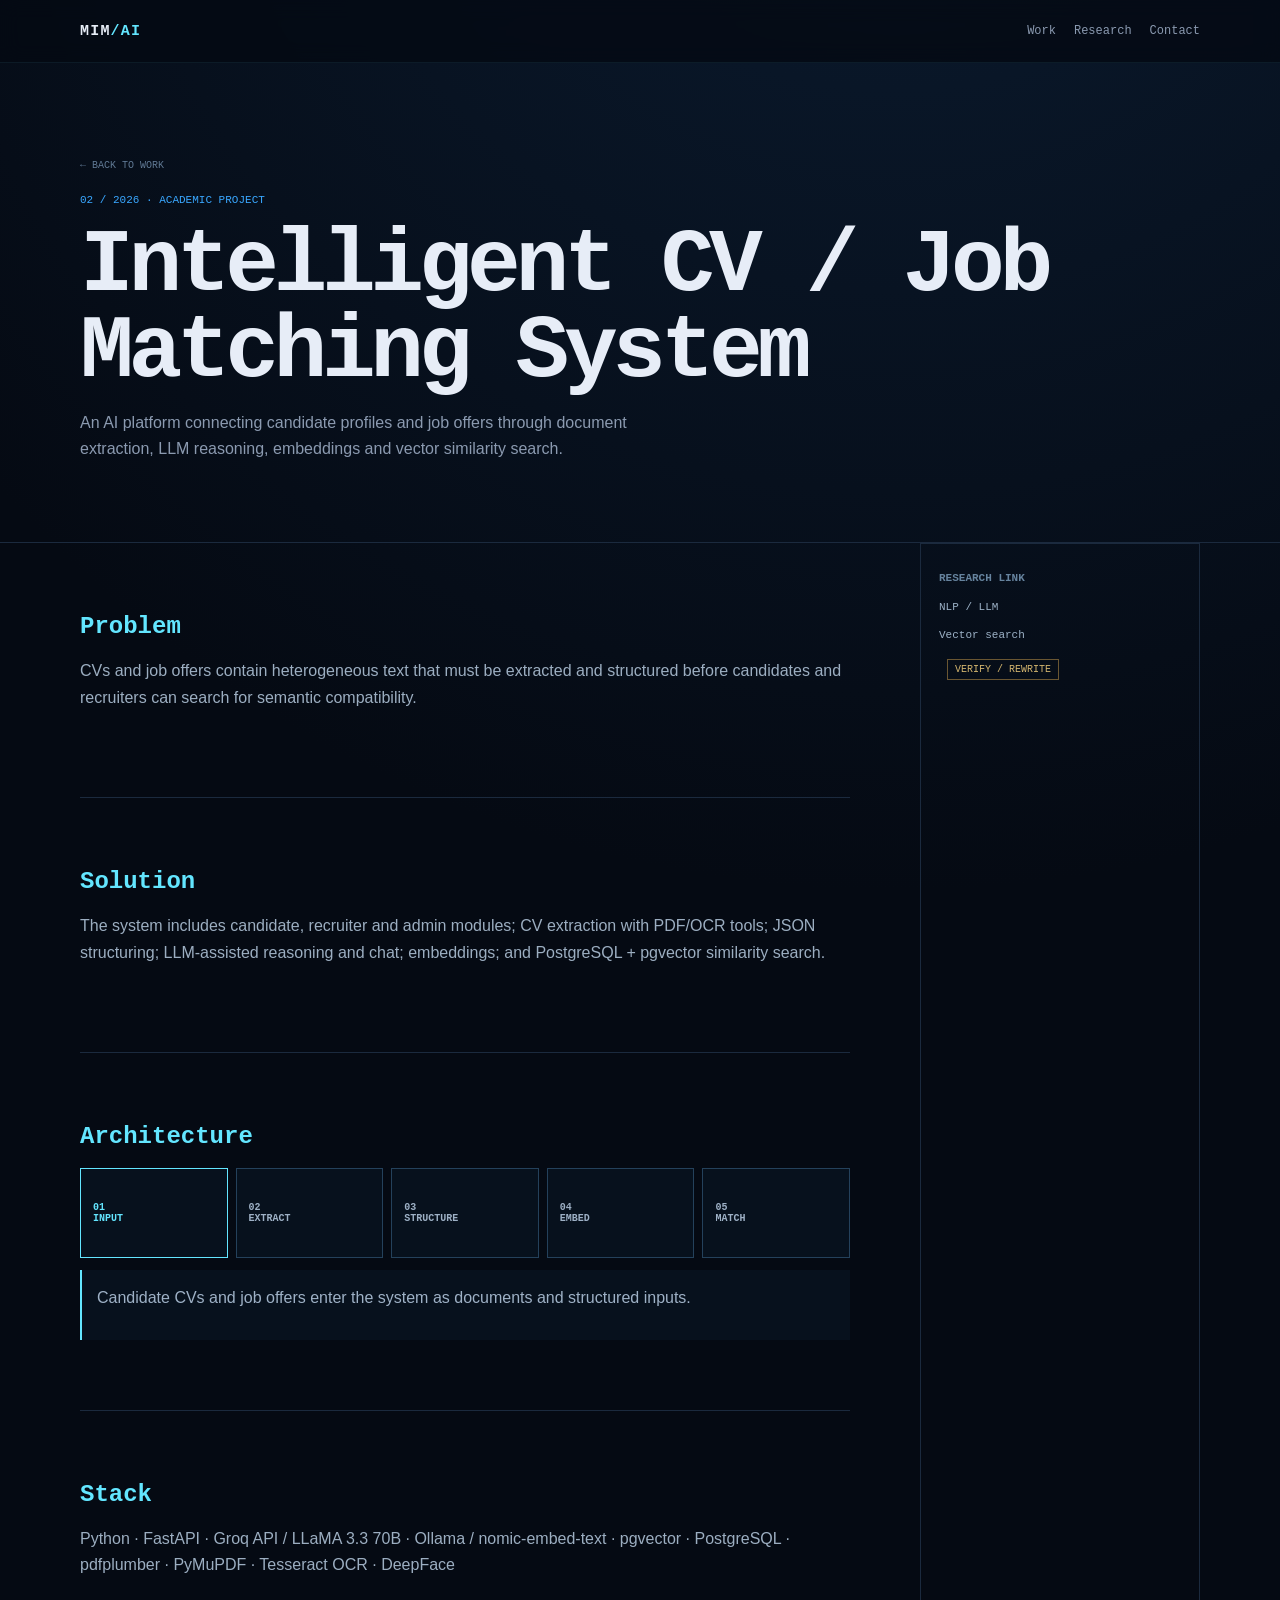
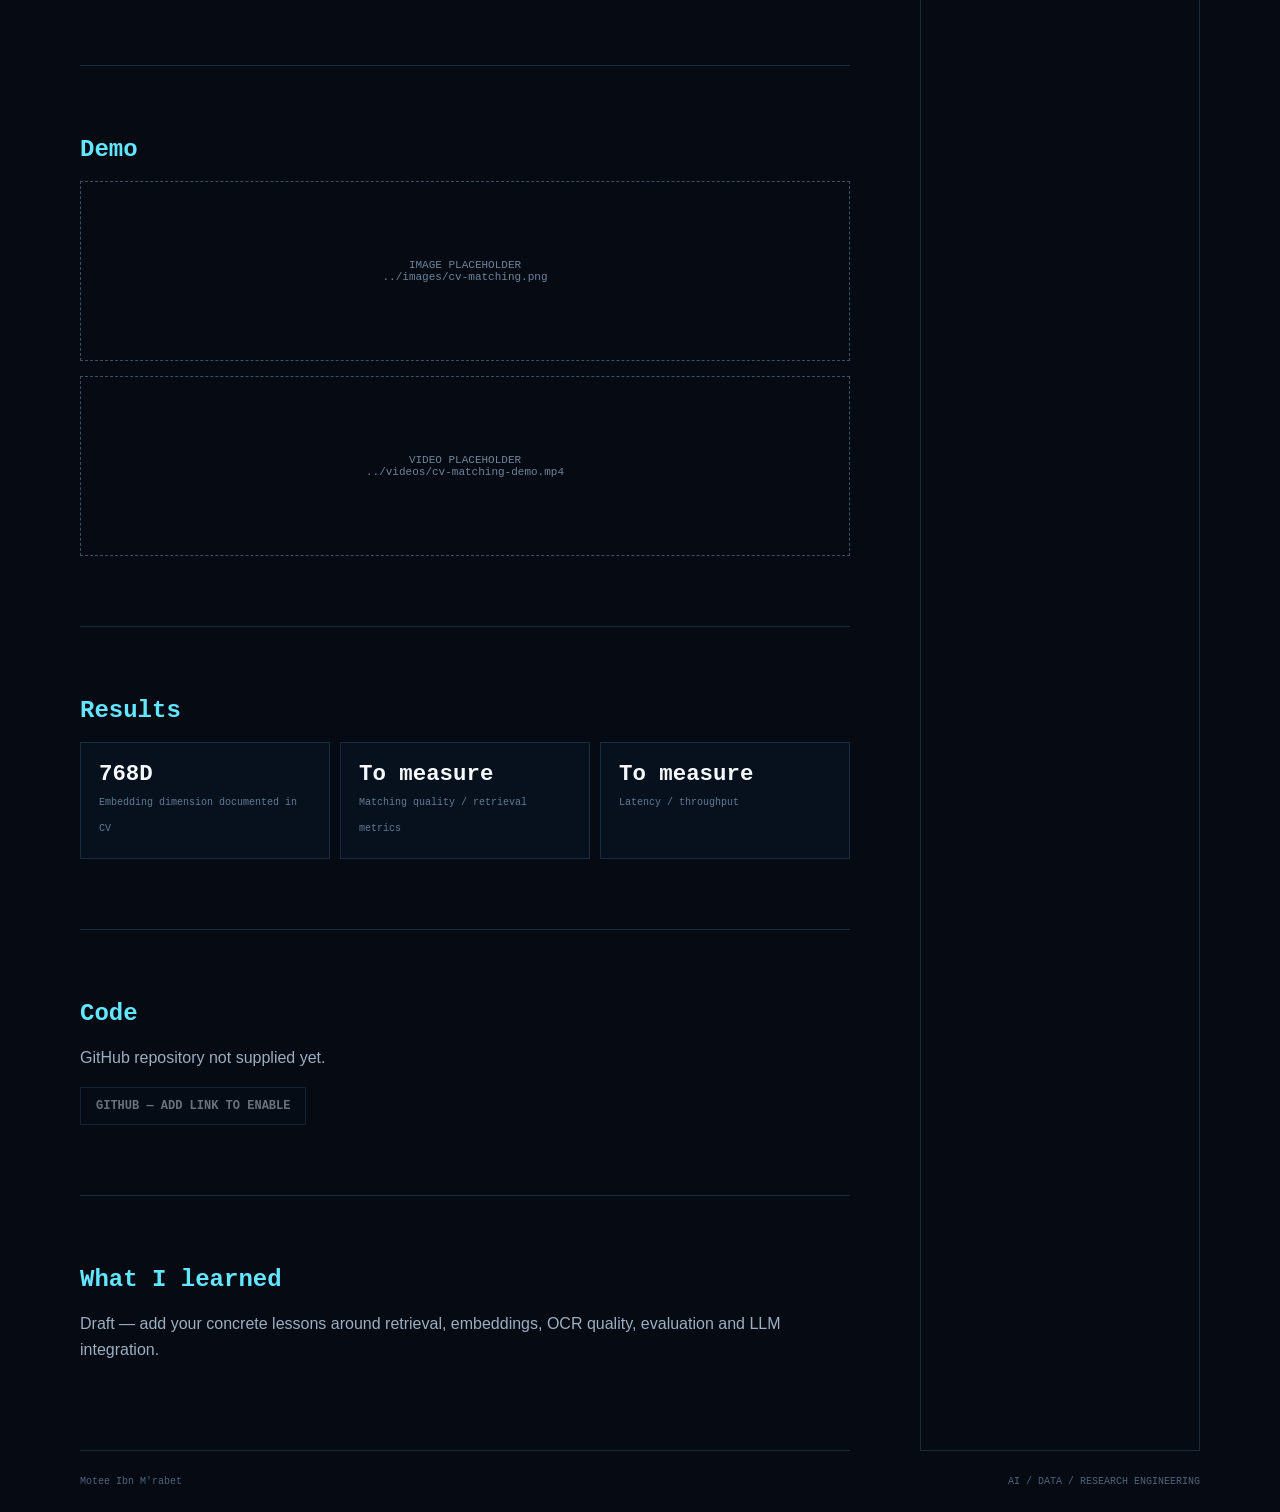
==== motee-portfolio/projects/cv-job-matching.html @ e367dc93 "Initial commit" ====
<!doctype html><html lang="en"><head><meta charset="utf-8"><meta name="viewport" content="width=device-width,initial-scale=1"><meta name="description" content="Motee Ibn M'rabet — Intelligent CV and job matching system project."><title>Intelligent CV / Job Matching System — Motee</title><link rel="stylesheet" href="../style.css"></head><body><header class="site-header"><div class="container nav-wrap"><a class="brand" href="../index.html">MIM<span>/AI</span></a><nav><a href="../index.html#work">Work</a><a href="../index.html#research">Research</a><a href="../index.html#contact">Contact</a></nav></div></header><main><section class="project-hero"><div class="container"><a class="back" href="../index.html#work">← BACK TO WORK</a><p class="project-kicker">02 / 2026 · ACADEMIC PROJECT</p><h1>Intelligent CV / Job Matching System</h1><p class="section-intro">An AI platform connecting candidate profiles and job offers through document extraction, LLM reasoning, embeddings and vector similarity search.</p></div></section><div class="container project-layout"><div><section class="content-block"><h2>Problem</h2><p>CVs and job offers contain heterogeneous text that must be extracted and structured before candidates and recruiters can search for semantic compatibility.</p></section><section class="content-block"><h2>Solution</h2><p>The system includes candidate, recruiter and admin modules; CV extraction with PDF/OCR tools; JSON structuring; LLM-assisted reasoning and chat; embeddings; and PostgreSQL + pgvector similarity search.</p></section><section class="content-block"><h2>Architecture</h2><div class="pipeline-interactive"><button class="pipeline-step active" data-target="#step-detail" data-explanation="Candidate CVs and job offers enter the system as documents and structured inputs.">01<br>INPUT</button><button class="pipeline-step" data-target="#step-detail" data-explanation="pdfplumber, PyMuPDF and Tesseract OCR extract text from native and scanned CV documents.">02<br>EXTRACT</button><button class="pipeline-step" data-target="#step-detail" data-explanation="Extracted content is structured into JSON representations for downstream processing.">03<br>STRUCTURE</button><button class="pipeline-step" data-target="#step-detail" data-explanation="Ollama embeddings represent documents for semantic similarity search in PostgreSQL + pgvector.">04<br>EMBED</button><button class="pipeline-step" data-target="#step-detail" data-explanation="The platform surfaces compatible offers and candidates and provides an AI chatbot layer for interaction.">05<br>MATCH</button></div><div id="step-detail" class="step-detail">Candidate CVs and job offers enter the system as documents and structured inputs.</div></section><section class="content-block"><h2>Stack</h2><p>Python · FastAPI · Groq API / LLaMA 3.3 70B · Ollama / nomic-embed-text · pgvector · PostgreSQL · pdfplumber · PyMuPDF · Tesseract OCR · DeepFace</p></section><section class="content-block"><h2>Demo</h2><div class="placeholder" data-placeholder="../images/cv-matching.png">IMAGE PLACEHOLDER<br>../images/cv-matching.png</div><div class="placeholder" data-video="../videos/cv-matching-demo.mp4">VIDEO PLACEHOLDER<br>../videos/cv-matching-demo.mp4</div></section><section class="content-block"><h2>Results</h2><div class="metric-grid"><div class="metric"><b>768D</b><span>Embedding dimension documented in CV</span></div><div class="metric"><b>To measure</b><span>Matching quality / retrieval metrics</span></div><div class="metric"><b>To measure</b><span>Latency / throughput</span></div></div></section><section class="content-block"><h2>Code</h2><p>GitHub repository not supplied yet.</p><a class="button disabled" href="#" aria-disabled="true">GITHUB — ADD LINK TO ENABLE</a></section><section class="content-block"><h2>What I learned</h2><p>Draft — add your concrete lessons around retrieval, embeddings, OCR quality, evaluation and LLM integration.</p></section></div><aside class="side-box"><h2>RESEARCH LINK</h2><a href="../index.html#research">NLP / LLM</a><a href="../index.html#research">Vector search</a><p class="draft">VERIFY / REWRITE</p></aside></div></main><footer><div class="container footer-wrap"><span>Motee Ibn M'rabet</span><span>AI / DATA / RESEARCH ENGINEERING</span></div></footer><script src="../site.js"></script></body></html>
---- motee-portfolio/style.css ----
:root{--bg:#050a13;--bg2:#07101d;--panel:#0a1422;--text:#e7edf7;--muted:#8b9ab0;--line:#1b2a3e;--blue:#39a7ff;--cyan:#63e6ff;--white:#f6f9fc;--mono:"Courier New",Courier,monospace;--sans:Arial,Helvetica,sans-serif}*{box-sizing:border-box}html{scroll-behavior:smooth}body{margin:0;background:radial-gradient(circle at 70% -10%,#0b1c31 0,transparent 34%),var(--bg);color:var(--text);font-family:var(--sans);line-height:1.65}a{color:inherit}.container{width:min(1120px,calc(100% - 40px));margin-inline:auto}.skip-link{position:fixed;left:12px;top:-60px;background:var(--white);color:var(--bg);padding:8px 12px;z-index:100}.skip-link:focus{top:12px}.site-header{position:fixed;z-index:20;inset:0 0 auto;border-bottom:1px solid rgba(99,230,255,.08);background:rgba(5,10,19,.78);backdrop-filter:blur(10px)}.nav-wrap{min-height:62px;display:flex;align-items:center;justify-content:space-between;gap:20px}.brand{font:700 15px var(--mono);text-decoration:none;letter-spacing:.08em}.brand span{color:var(--cyan)}nav{display:flex;gap:18px;overflow:auto}nav a{font:12px var(--mono);text-decoration:none;color:var(--muted);white-space:nowrap}nav a:hover,nav a:focus{color:var(--cyan)}.hero{min-height:100svh;position:relative;display:grid;align-items:center;overflow:hidden;border-bottom:1px solid var(--line)}#network-canvas{position:absolute;inset:0;width:100%;height:100%}.hero-grid{position:absolute;inset:0;background-image:linear-gradient(rgba(99,230,255,.035) 1px,transparent 1px),linear-gradient(90deg,rgba(99,230,255,.035) 1px,transparent 1px);background-size:56px 56px;mask-image:linear-gradient(to bottom,black,transparent 80%);pointer-events:none}.hero-content{position:relative;z-index:2;padding-top:70px}.eyebrow{margin:0 0 10px;color:var(--cyan);font:700 11px var(--mono);letter-spacing:.2em}.hero h1{margin:0;font:700 clamp(3rem,10vw,8.4rem)/.9 var(--mono);letter-spacing:-.07em;color:var(--white);max-width:1000px}.hero-role{margin:24px 0 8px;font:700 clamp(1rem,2vw,1.35rem) var(--mono);color:var(--blue);letter-spacing:.12em}.hero-tagline{max-width:720px;margin:0;color:#b6c4d6;font-size:clamp(1rem,2vw,1.25rem)}.hero-actions{display:flex;flex-wrap:wrap;gap:10px;margin-top:28px}.button{display:inline-flex;align-items:center;gap:8px;padding:11px 15px;border:1px solid #29405a;background:rgba(8,17,29,.65);text-decoration:none;font:700 12px var(--mono);color:var(--text);transition:.2s}.button:hover,.button:focus{border-color:var(--cyan);transform:translateY(-2px)}.button-primary{background:var(--blue);border-color:var(--blue);color:#04101c}.hero-meta{display:flex;flex-wrap:wrap;gap:8px;margin-top:34px}.hero-meta span{padding:5px 8px;border-left:2px solid #24425e;color:#778ba4;font:11px var(--mono)}.hero-scroll{position:absolute;bottom:22px;right:28px;color:#52677f;font:10px var(--mono);writing-mode:vertical-rl}.section{padding:110px 0;border-bottom:1px solid var(--line)}.section-head{margin-bottom:42px}.section-head h2{margin:0;max-width:760px;font:700 clamp(2rem,5vw,4rem)/1 var(--mono);letter-spacing:-.05em}.section-intro{color:var(--muted);max-width:620px;margin:15px 0 0}.now-grid{display:grid;grid-template-columns:repeat(3,1fr);gap:12px}.status-card{min-height:170px;border-top:1px solid #2b435d;padding:20px;background:linear-gradient(145deg,rgba(12,24,39,.72),rgba(5,10,19,.3));display:flex;gap:14px}.status-dot{width:7px;height:7px;margin-top:8px;background:var(--cyan);box-shadow:0 0 14px var(--cyan);border-radius:50%;flex:none}.status-card strong{font:700 11px var(--mono);letter-spacing:.15em;color:#91a8c0}.status-card p{margin:8px 0;color:#aab8ca}.project-list{border-top:1px solid var(--line)}.project-row{display:grid;grid-template-columns:120px 1fr;gap:24px;padding:32px 0;border-bottom:1px solid var(--line)}.project-index{font:11px var(--mono);color:#50667f;padding-top:6px}.project-title{display:flex;justify-content:space-between;gap:15px;align-items:baseline}.project-title h3{margin:0;font-size:clamp(1.25rem,2.6vw,2rem);letter-spacing:-.025em}.project-year{font:11px var(--mono);color:#627990;white-space:nowrap}.project-main>p{color:#9eafc2;max-width:780px}.pipeline{display:flex;align-items:center;flex-wrap:wrap;gap:7px;margin:20px 0 13px;font:11px var(--mono);color:#c3d2e4}.pipeline span{padding:7px 9px;border:1px solid #20364d;background:#081421}.pipeline i{display:block;width:24px;height:1px;background:linear-gradient(90deg,#28506d,var(--cyan));position:relative;animation:flow 1.8s linear infinite}@keyframes flow{0%{opacity:.25}50%{opacity:1}100%{opacity:.25}}.tech-line{font:11px var(--mono);color:#607992!important}.project-link{display:inline-flex;gap:10px;margin-top:4px;font:700 11px var(--mono);color:var(--cyan);text-decoration:none}.project-link:hover{color:var(--white)}.stack-tree{border:1px solid var(--line);background:rgba(6,15,26,.55);padding:26px}.tree-root{width:max-content;margin:auto;padding:10px 16px;border:1px solid #2e5676;background:#091a2a;color:var(--cyan);font:700 12px var(--mono);letter-spacing:.1em}.tree-branch{display:grid;grid-template-columns:repeat(3,1fr);gap:10px;margin:20px 0}.tree-node{padding:15px;border-left:2px solid #28506d;background:#07111d}.tree-node b{display:block;font:700 11px var(--mono);color:#cfe5f8}.tree-node span{display:block;color:#70869e;font-size:12px;margin-top:4px}.tree-connector{width:1px;height:24px;background:#2d536e;margin:auto}.stack-rest{margin-top:16px;padding:16px;border-left:2px solid #233c54}.stack-rest strong{font:700 10px var(--mono);color:#6f89a4}.stack-rest p{margin:6px 0 0;color:#8ea0b5;font-size:13px}.research-grid{display:grid;grid-template-columns:.8fr 1.2fr;gap:70px}.research-lead{font-size:1.35rem;line-height:1.5;color:#c2cfdd;margin-top:0}.research-links{border-top:1px solid var(--line)}.research-links a{display:grid;grid-template-columns:180px 1fr;padding:17px 0;border-bottom:1px solid var(--line);text-decoration:none}.research-links span{font:10px var(--mono);color:#64809c}.research-links b{font:700 13px var(--mono);color:#cbd8e7}.research-links a:hover b{color:var(--cyan)}.timeline{border-left:1px solid #274058;margin-left:8px}.timeline-item{display:grid;grid-template-columns:180px 1fr;gap:30px;padding:0 0 45px 30px;position:relative}.timeline-item:before{content:"";position:absolute;left:-4px;top:6px;width:7px;height:7px;border-radius:50%;background:var(--blue);box-shadow:0 0 14px rgba(57,167,255,.7)}.timeline-date{font:700 10px var(--mono);color:#68839f}.timeline-item h3{margin:0;font-size:1.25rem}.timeline-item p{color:#91a3b8}.timeline-item .muted{font:11px var(--mono);color:#5f7893}.contact-section{background:linear-gradient(180deg,rgba(7,20,33,.5),transparent)}.contact-grid{display:grid;grid-template-columns:1fr 1fr;gap:80px}.contact-grid h2{font:700 clamp(2.3rem,5vw,4.8rem)/.95 var(--mono);letter-spacing:-.06em;margin:0}.contact-grid>div>p:last-child{color:#8396ac;max-width:480px}.contact-links{border-top:1px solid var(--line)}.contact-links a,.contact-links>div{display:flex;flex-direction:column;gap:3px;padding:18px 0;border-bottom:1px solid var(--line);text-decoration:none}.contact-links span{font:10px var(--mono);color:#5d7690}.contact-links strong{font:700 14px var(--mono);color:#c9d8e8}.contact-links a:hover strong{color:var(--cyan)}footer{padding:25px 0;color:#50657c;font:10px var(--mono)}.footer-wrap{display:flex;justify-content:space-between;gap:20px}.project-hero{padding:150px 0 80px;border-bottom:1px solid var(--line)}.project-hero h1{font:700 clamp(2.6rem,7vw,6rem)/.95 var(--mono);letter-spacing:-.06em;margin:0;max-width:1000px}.project-kicker{color:var(--blue);font:11px var(--mono);margin:18px 0}.project-layout{display:grid;grid-template-columns:1fr 280px;gap:70px}.content-block{padding:70px 0;border-bottom:1px solid var(--line)}.content-block h2{font:700 1.5rem var(--mono);margin:0 0 18px;color:var(--cyan)}.content-block p,.content-block li{color:#9caec1}.metric-grid{display:grid;grid-template-columns:repeat(3,1fr);gap:10px}.metric{border:1px solid var(--line);padding:18px;background:#07111d}.metric b{display:block;font:700 1.4rem var(--mono);color:var(--white)}.metric span{font:10px var(--mono);color:#607b95}.placeholder{border:1px dashed #3a5168;min-height:180px;display:grid;place-items:center;text-align:center;padding:20px;color:#6d849b;font:11px var(--mono);margin-top:15px}.placeholder[hidden]{display:none}.pipeline-interactive{display:grid;grid-template-columns:repeat(5,1fr);gap:8px}.pipeline-step{min-height:90px;text-align:left;border:1px solid #24415b;background:#07111d;color:#9eb1c6;padding:12px;font:700 10px var(--mono);cursor:pointer}.pipeline-step:hover,.pipeline-step.active{border-color:var(--cyan);color:var(--cyan)}.step-detail{margin-top:12px;padding:15px;border-left:2px solid var(--cyan);background:#07111d;color:#9eb1c6;min-height:70px}.side-box{border:1px solid var(--line);padding:18px;position:sticky;top:90px}.side-box h2{font:700 11px var(--mono);color:#66839e}.side-box a{display:block;padding:8px 0;color:#9db2c7;text-decoration:none;font:11px var(--mono)}.side-box a:hover{color:var(--cyan)}.disabled{opacity:.45;pointer-events:none}.draft{display:inline-block;padding:4px 7px;border:1px solid #6a5632;color:#d5b66f;font:10px var(--mono);margin-left:8px}.back{font:10px var(--mono);color:#607994;text-decoration:none}.back:hover{color:var(--cyan)}
@media(max-width:800px){.now-grid,.research-grid,.contact-grid{grid-template-columns:1fr}.tree-branch{grid-template-columns:1fr}.project-row{grid-template-columns:1fr;gap:8px}.project-index{padding:0}.timeline-item{grid-template-columns:1fr;gap:3px}.pipeline-interactive{grid-template-columns:1fr 1fr}.project-layout{grid-template-columns:1fr}.side-box{position:static}.metric-grid{grid-template-columns:1fr}.footer-wrap{flex-direction:column}.hero h1{font-size:clamp(3rem,16vw,6rem)}}
@media(prefers-reduced-motion:reduce){html{scroll-behavior:auto}.pipeline i{animation:none}.button{transition:none}}
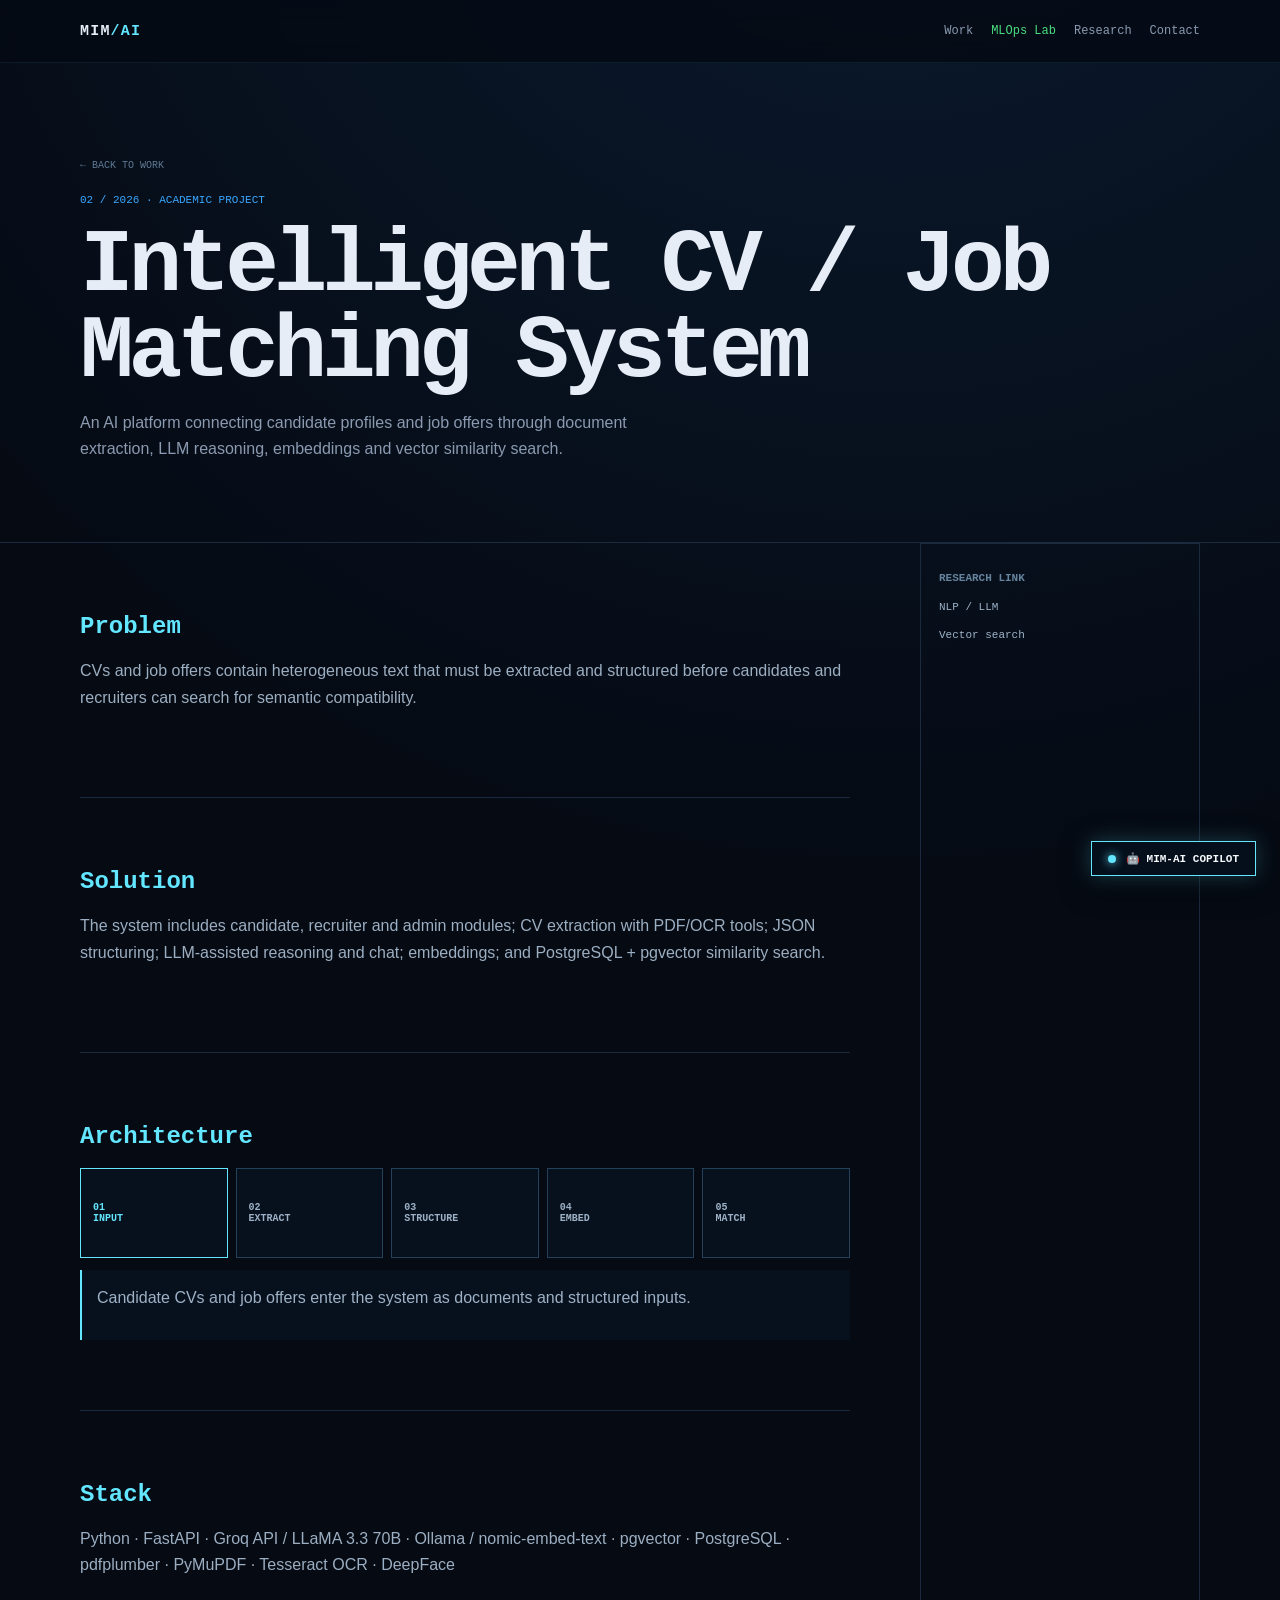
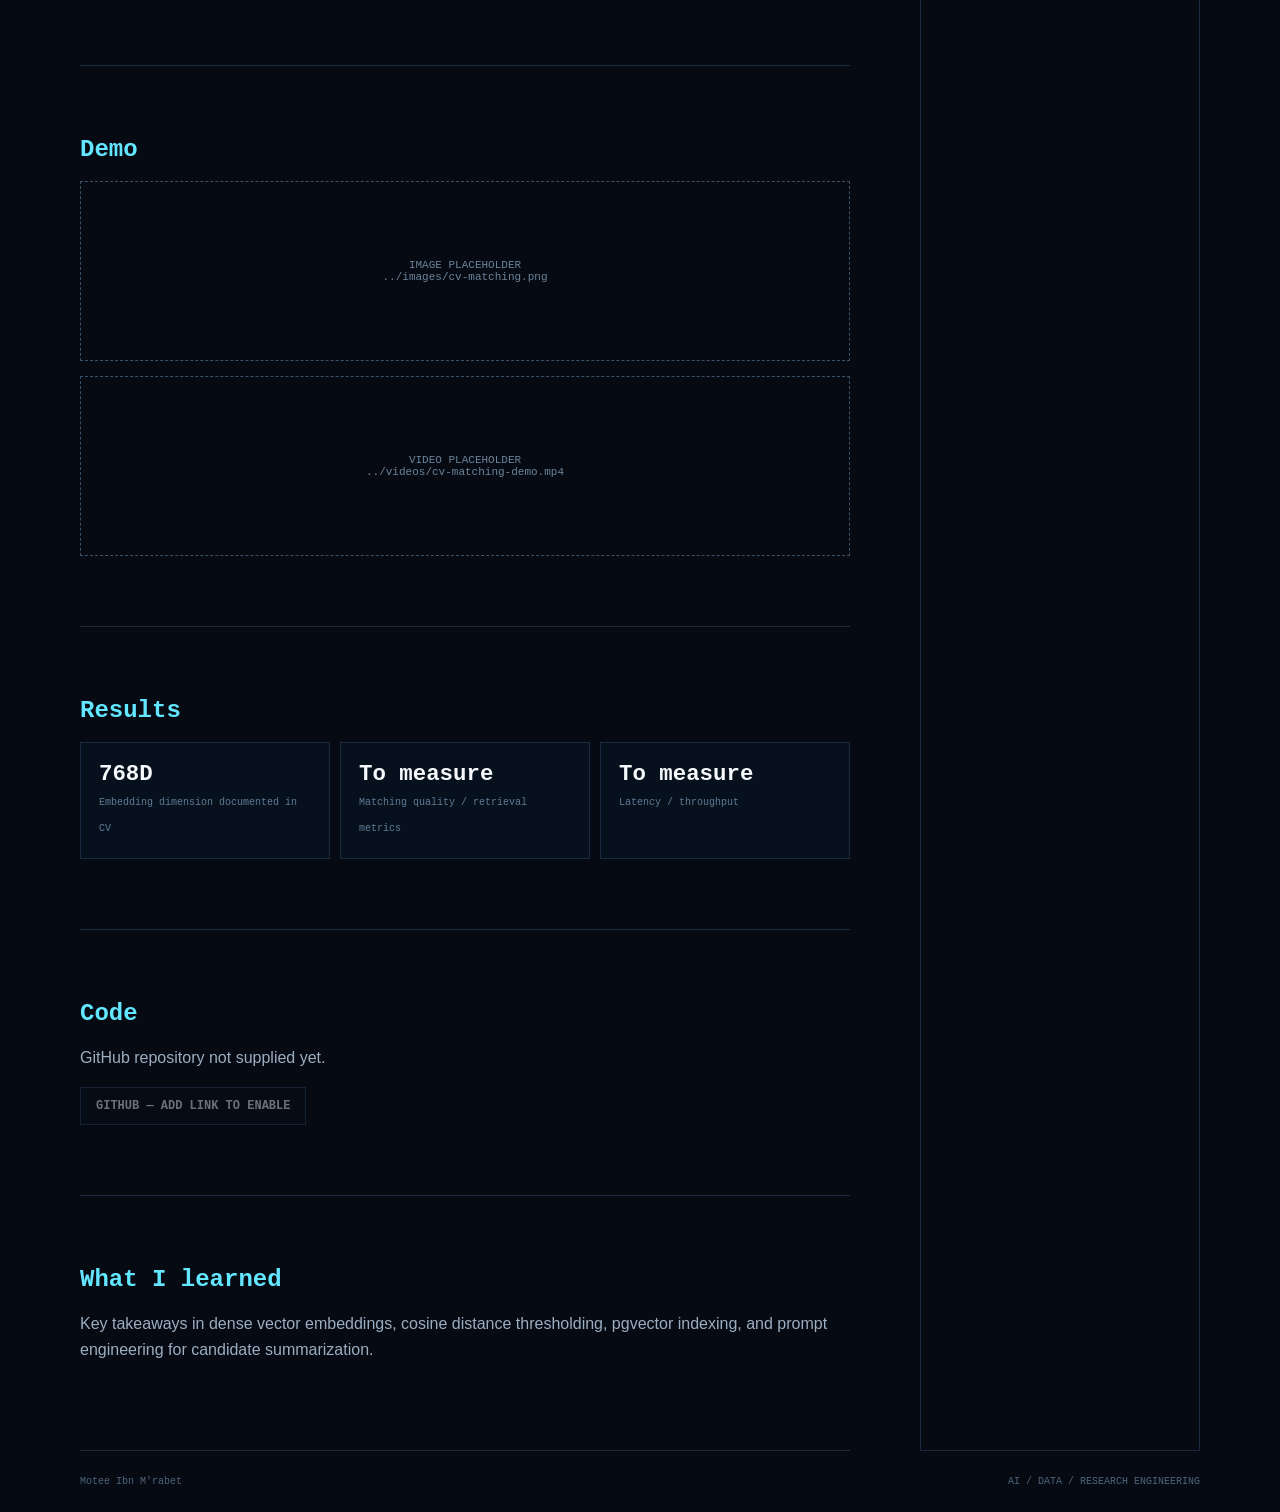
==== commit 47bc3c7d: "Prepare free portfolio deployment Configure GitHub Pages and Render for the portfolio and chatbot.  " ====
--- a/motee-portfolio/projects/cv-job-matching.html
+++ b/motee-portfolio/projects/cv-job-matching.html
@@ -1 +1,32 @@
-<!doctype html><html lang="en"><head><meta charset="utf-8"><meta name="viewport" content="width=device-width,initial-scale=1"><meta name="description" content="Motee Ibn M'rabet — Intelligent CV and job matching system project."><title>Intelligent CV / Job Matching System — Motee</title><link rel="stylesheet" href="../style.css"></head><body><header class="site-header"><div class="container nav-wrap"><a class="brand" href="../index.html">MIM<span>/AI</span></a><nav><a href="../index.html#work">Work</a><a href="../index.html#research">Research</a><a href="../index.html#contact">Contact</a></nav></div></header><main><section class="project-hero"><div class="container"><a class="back" href="../index.html#work">← BACK TO WORK</a><p class="project-kicker">02 / 2026 · ACADEMIC PROJECT</p><h1>Intelligent CV / Job Matching System</h1><p class="section-intro">An AI platform connecting candidate profiles and job offers through document extraction, LLM reasoning, embeddings and vector similarity search.</p></div></section><div class="container project-layout"><div><section class="content-block"><h2>Problem</h2><p>CVs and job offers contain heterogeneous text that must be extracted and structured before candidates and recruiters can search for semantic compatibility.</p></section><section class="content-block"><h2>Solution</h2><p>The system includes candidate, recruiter and admin modules; CV extraction with PDF/OCR tools; JSON structuring; LLM-assisted reasoning and chat; embeddings; and PostgreSQL + pgvector similarity search.</p></section><section class="content-block"><h2>Architecture</h2><div class="pipeline-interactive"><button class="pipeline-step active" data-target="#step-detail" data-explanation="Candidate CVs and job offers enter the system as documents and structured inputs.">01<br>INPUT</button><button class="pipeline-step" data-target="#step-detail" data-explanation="pdfplumber, PyMuPDF and Tesseract OCR extract text from native and scanned CV documents.">02<br>EXTRACT</button><button class="pipeline-step" data-target="#step-detail" data-explanation="Extracted content is structured into JSON representations for downstream processing.">03<br>STRUCTURE</button><button class="pipeline-step" data-target="#step-detail" data-explanation="Ollama embeddings represent documents for semantic similarity search in PostgreSQL + pgvector.">04<br>EMBED</button><button class="pipeline-step" data-target="#step-detail" data-explanation="The platform surfaces compatible offers and candidates and provides an AI chatbot layer for interaction.">05<br>MATCH</button></div><div id="step-detail" class="step-detail">Candidate CVs and job offers enter the system as documents and structured inputs.</div></section><section class="content-block"><h2>Stack</h2><p>Python · FastAPI · Groq API / LLaMA 3.3 70B · Ollama / nomic-embed-text · pgvector · PostgreSQL · pdfplumber · PyMuPDF · Tesseract OCR · DeepFace</p></section><section class="content-block"><h2>Demo</h2><div class="placeholder" data-placeholder="../images/cv-matching.png">IMAGE PLACEHOLDER<br>../images/cv-matching.png</div><div class="placeholder" data-video="../videos/cv-matching-demo.mp4">VIDEO PLACEHOLDER<br>../videos/cv-matching-demo.mp4</div></section><section class="content-block"><h2>Results</h2><div class="metric-grid"><div class="metric"><b>768D</b><span>Embedding dimension documented in CV</span></div><div class="metric"><b>To measure</b><span>Matching quality / retrieval metrics</span></div><div class="metric"><b>To measure</b><span>Latency / throughput</span></div></div></section><section class="content-block"><h2>Code</h2><p>GitHub repository not supplied yet.</p><a class="button disabled" href="#" aria-disabled="true">GITHUB — ADD LINK TO ENABLE</a></section><section class="content-block"><h2>What I learned</h2><p>Draft — add your concrete lessons around retrieval, embeddings, OCR quality, evaluation and LLM integration.</p></section></div><aside class="side-box"><h2>RESEARCH LINK</h2><a href="../index.html#research">NLP / LLM</a><a href="../index.html#research">Vector search</a><p class="draft">VERIFY / REWRITE</p></aside></div></main><footer><div class="container footer-wrap"><span>Motee Ibn M'rabet</span><span>AI / DATA / RESEARCH ENGINEERING</span></div></footer><script src="../site.js"></script></body></html>
+<!doctype html><html lang="en"><head><meta charset="utf-8"><meta name="viewport" content="width=device-width,initial-scale=1"><meta name="description" content="Motee Ibn M'rabet — Intelligent CV and job matching system project."><title>Intelligent CV / Job Matching System — Motee</title><link rel="stylesheet" href="../style.css"></head><body><header class="site-header"><div class="container nav-wrap"><a class="brand" href="../index.html">MIM<span>/AI</span></a><nav><a href="../index.html#work">Work</a><a href="../index.html#mlops" style="color: var(--green);">MLOps Lab</a><a href="../index.html#research">Research</a><a href="../index.html#contact">Contact</a></nav></div></header><main><section class="project-hero"><div class="container"><a class="back" href="../index.html#work">← BACK TO WORK</a><p class="project-kicker">02 / 2026 · ACADEMIC PROJECT</p><h1>Intelligent CV / Job Matching System</h1><p class="section-intro">An AI platform connecting candidate profiles and job offers through document extraction, LLM reasoning, embeddings and vector similarity search.</p></div></section><div class="container project-layout"><div><section class="content-block"><h2>Problem</h2><p>CVs and job offers contain heterogeneous text that must be extracted and structured before candidates and recruiters can search for semantic compatibility.</p></section><section class="content-block"><h2>Solution</h2><p>The system includes candidate, recruiter and admin modules; CV extraction with PDF/OCR tools; JSON structuring; LLM-assisted reasoning and chat; embeddings; and PostgreSQL + pgvector similarity search.</p></section><section class="content-block"><h2>Architecture</h2><div class="pipeline-interactive"><button class="pipeline-step active" data-target="#step-detail" data-explanation="Candidate CVs and job offers enter the system as documents and structured inputs.">01<br>INPUT</button><button class="pipeline-step" data-target="#step-detail" data-explanation="pdfplumber, PyMuPDF and Tesseract OCR extract text from native and scanned CV documents.">02<br>EXTRACT</button><button class="pipeline-step" data-target="#step-detail" data-explanation="Extracted content is structured into JSON representations for downstream processing.">03<br>STRUCTURE</button><button class="pipeline-step" data-target="#step-detail" data-explanation="Ollama embeddings represent documents for semantic similarity search in PostgreSQL + pgvector.">04<br>EMBED</button><button class="pipeline-step" data-target="#step-detail" data-explanation="The platform surfaces compatible offers and candidates and provides an AI chatbot layer for interaction.">05<br>MATCH</button></div><div id="step-detail" class="step-detail">Candidate CVs and job offers enter the system as documents and structured inputs.</div></section><section class="content-block"><h2>Stack</h2><p>Python · FastAPI · Groq API / LLaMA 3.3 70B · Ollama / nomic-embed-text · pgvector · PostgreSQL · pdfplumber · PyMuPDF · Tesseract OCR · DeepFace</p></section><section class="content-block"><h2>Demo</h2><div class="placeholder" data-placeholder="../images/cv-matching.png">IMAGE PLACEHOLDER<br>../images/cv-matching.png</div><div class="placeholder" data-video="../videos/cv-matching-demo.mp4">VIDEO PLACEHOLDER<br>../videos/cv-matching-demo.mp4</div></section><section class="content-block"><h2>Results</h2><div class="metric-grid"><div class="metric"><b>768D</b><span>Embedding dimension documented in CV</span></div><div class="metric"><b>To measure</b><span>Matching quality / retrieval metrics</span></div><div class="metric"><b>To measure</b><span>Latency / throughput</span></div></div></section><section class="content-block"><h2>Code</h2><p>GitHub repository not supplied yet.</p><a class="button disabled" href="#" aria-disabled="true">GITHUB — ADD LINK TO ENABLE</a></section><section class="content-block"><h2>What I learned</h2><p>Key takeaways in dense vector embeddings, cosine distance thresholding, pgvector indexing, and prompt engineering for candidate summarization.</p></section></div><aside class="side-box"><h2>RESEARCH LINK</h2><a href="../index.html#research">NLP / LLM</a><a href="../index.html#research">Vector search</a></aside></div></main><footer><div class="container footer-wrap"><span>Motee Ibn M'rabet</span><span>AI / DATA / RESEARCH ENGINEERING</span></div></footer>
+
+  <!-- FLOATING MIM-AI COPILOT ASSISTANT -->
+  <button id="mim-ai-trigger" aria-label="Open MIM-AI Copilot assistant">
+    <span class="ai-pulse-dot" aria-hidden="true"></span>
+    <span>🤖 MIM-AI COPILOT</span>
+  </button>
+  <div id="mim-ai-drawer" aria-hidden="true" role="dialog">
+    <div class="chat-header">
+      <div class="chat-title"><strong>MIM-AI // Copilot</strong><span>● ONLINE</span></div>
+      <div class="chat-header-actions">
+        <button id="mim-chat-clear" class="chat-icon-btn">Clear</button>
+        <button id="mim-chat-close" class="chat-icon-btn">✕</button>
+      </div>
+    </div>
+    <div id="mim-chat-messages" class="chat-messages">
+      <div class="chat-msg bot">
+        <div class="msg-avatar">MIM</div>
+        <div class="msg-content">Vous consultez le projet <strong>Intelligent CV / Job Matching System (LLaMA 3.3 &amp; pgvector)</strong>.</div>
+      </div>
+    </div>
+    <div class="quick-prompts-bar">
+      <button class="chat-chip" data-query="Comment fonctionne la recherche vectorielle pgvector ?">🔍 Vector Search &amp; pgvector</button>
+      <button class="chat-chip" data-query="Quel modèle LLM est utilisé ?">🤖 LLaMA 3.3 70B</button>
+      <button class="chat-chip" data-query="Est-il disponible pour un PFE en Février 2027 ?">💼 PFE Fév 2027</button>
+    </div>
+    <form id="mim-chat-form" class="chat-input-bar">
+      <input id="mim-chat-input" class="chat-input-field" type="text" placeholder="Posez une question..." autocomplete="off">
+      <button type="submit" class="chat-send-btn">Envoyer →</button>
+    </form>
+  </div>
+  <script src="../api-config.js"></script><script src="../site.js"></script><script src="../ai-engine.js"></script></body></html>
--- a/motee-portfolio/style.css
+++ b/motee-portfolio/style.css
@@ -1,3 +1,130 @@
-:root{--bg:#050a13;--bg2:#07101d;--panel:#0a1422;--text:#e7edf7;--muted:#8b9ab0;--line:#1b2a3e;--blue:#39a7ff;--cyan:#63e6ff;--white:#f6f9fc;--mono:"Courier New",Courier,monospace;--sans:Arial,Helvetica,sans-serif}*{box-sizing:border-box}html{scroll-behavior:smooth}body{margin:0;background:radial-gradient(circle at 70% -10%,#0b1c31 0,transparent 34%),var(--bg);color:var(--text);font-family:var(--sans);line-height:1.65}a{color:inherit}.container{width:min(1120px,calc(100% - 40px));margin-inline:auto}.skip-link{position:fixed;left:12px;top:-60px;background:var(--white);color:var(--bg);padding:8px 12px;z-index:100}.skip-link:focus{top:12px}.site-header{position:fixed;z-index:20;inset:0 0 auto;border-bottom:1px solid rgba(99,230,255,.08);background:rgba(5,10,19,.78);backdrop-filter:blur(10px)}.nav-wrap{min-height:62px;display:flex;align-items:center;justify-content:space-between;gap:20px}.brand{font:700 15px var(--mono);text-decoration:none;letter-spacing:.08em}.brand span{color:var(--cyan)}nav{display:flex;gap:18px;overflow:auto}nav a{font:12px var(--mono);text-decoration:none;color:var(--muted);white-space:nowrap}nav a:hover,nav a:focus{color:var(--cyan)}.hero{min-height:100svh;position:relative;display:grid;align-items:center;overflow:hidden;border-bottom:1px solid var(--line)}#network-canvas{position:absolute;inset:0;width:100%;height:100%}.hero-grid{position:absolute;inset:0;background-image:linear-gradient(rgba(99,230,255,.035) 1px,transparent 1px),linear-gradient(90deg,rgba(99,230,255,.035) 1px,transparent 1px);background-size:56px 56px;mask-image:linear-gradient(to bottom,black,transparent 80%);pointer-events:none}.hero-content{position:relative;z-index:2;padding-top:70px}.eyebrow{margin:0 0 10px;color:var(--cyan);font:700 11px var(--mono);letter-spacing:.2em}.hero h1{margin:0;font:700 clamp(3rem,10vw,8.4rem)/.9 var(--mono);letter-spacing:-.07em;color:var(--white);max-width:1000px}.hero-role{margin:24px 0 8px;font:700 clamp(1rem,2vw,1.35rem) var(--mono);color:var(--blue);letter-spacing:.12em}.hero-tagline{max-width:720px;margin:0;color:#b6c4d6;font-size:clamp(1rem,2vw,1.25rem)}.hero-actions{display:flex;flex-wrap:wrap;gap:10px;margin-top:28px}.button{display:inline-flex;align-items:center;gap:8px;padding:11px 15px;border:1px solid #29405a;background:rgba(8,17,29,.65);text-decoration:none;font:700 12px var(--mono);color:var(--text);transition:.2s}.button:hover,.button:focus{border-color:var(--cyan);transform:translateY(-2px)}.button-primary{background:var(--blue);border-color:var(--blue);color:#04101c}.hero-meta{display:flex;flex-wrap:wrap;gap:8px;margin-top:34px}.hero-meta span{padding:5px 8px;border-left:2px solid #24425e;color:#778ba4;font:11px var(--mono)}.hero-scroll{position:absolute;bottom:22px;right:28px;color:#52677f;font:10px var(--mono);writing-mode:vertical-rl}.section{padding:110px 0;border-bottom:1px solid var(--line)}.section-head{margin-bottom:42px}.section-head h2{margin:0;max-width:760px;font:700 clamp(2rem,5vw,4rem)/1 var(--mono);letter-spacing:-.05em}.section-intro{color:var(--muted);max-width:620px;margin:15px 0 0}.now-grid{display:grid;grid-template-columns:repeat(3,1fr);gap:12px}.status-card{min-height:170px;border-top:1px solid #2b435d;padding:20px;background:linear-gradient(145deg,rgba(12,24,39,.72),rgba(5,10,19,.3));display:flex;gap:14px}.status-dot{width:7px;height:7px;margin-top:8px;background:var(--cyan);box-shadow:0 0 14px var(--cyan);border-radius:50%;flex:none}.status-card strong{font:700 11px var(--mono);letter-spacing:.15em;color:#91a8c0}.status-card p{margin:8px 0;color:#aab8ca}.project-list{border-top:1px solid var(--line)}.project-row{display:grid;grid-template-columns:120px 1fr;gap:24px;padding:32px 0;border-bottom:1px solid var(--line)}.project-index{font:11px var(--mono);color:#50667f;padding-top:6px}.project-title{display:flex;justify-content:space-between;gap:15px;align-items:baseline}.project-title h3{margin:0;font-size:clamp(1.25rem,2.6vw,2rem);letter-spacing:-.025em}.project-year{font:11px var(--mono);color:#627990;white-space:nowrap}.project-main>p{color:#9eafc2;max-width:780px}.pipeline{display:flex;align-items:center;flex-wrap:wrap;gap:7px;margin:20px 0 13px;font:11px var(--mono);color:#c3d2e4}.pipeline span{padding:7px 9px;border:1px solid #20364d;background:#081421}.pipeline i{display:block;width:24px;height:1px;background:linear-gradient(90deg,#28506d,var(--cyan));position:relative;animation:flow 1.8s linear infinite}@keyframes flow{0%{opacity:.25}50%{opacity:1}100%{opacity:.25}}.tech-line{font:11px var(--mono);color:#607992!important}.project-link{display:inline-flex;gap:10px;margin-top:4px;font:700 11px var(--mono);color:var(--cyan);text-decoration:none}.project-link:hover{color:var(--white)}.stack-tree{border:1px solid var(--line);background:rgba(6,15,26,.55);padding:26px}.tree-root{width:max-content;margin:auto;padding:10px 16px;border:1px solid #2e5676;background:#091a2a;color:var(--cyan);font:700 12px var(--mono);letter-spacing:.1em}.tree-branch{display:grid;grid-template-columns:repeat(3,1fr);gap:10px;margin:20px 0}.tree-node{padding:15px;border-left:2px solid #28506d;background:#07111d}.tree-node b{display:block;font:700 11px var(--mono);color:#cfe5f8}.tree-node span{display:block;color:#70869e;font-size:12px;margin-top:4px}.tree-connector{width:1px;height:24px;background:#2d536e;margin:auto}.stack-rest{margin-top:16px;padding:16px;border-left:2px solid #233c54}.stack-rest strong{font:700 10px var(--mono);color:#6f89a4}.stack-rest p{margin:6px 0 0;color:#8ea0b5;font-size:13px}.research-grid{display:grid;grid-template-columns:.8fr 1.2fr;gap:70px}.research-lead{font-size:1.35rem;line-height:1.5;color:#c2cfdd;margin-top:0}.research-links{border-top:1px solid var(--line)}.research-links a{display:grid;grid-template-columns:180px 1fr;padding:17px 0;border-bottom:1px solid var(--line);text-decoration:none}.research-links span{font:10px var(--mono);color:#64809c}.research-links b{font:700 13px var(--mono);color:#cbd8e7}.research-links a:hover b{color:var(--cyan)}.timeline{border-left:1px solid #274058;margin-left:8px}.timeline-item{display:grid;grid-template-columns:180px 1fr;gap:30px;padding:0 0 45px 30px;position:relative}.timeline-item:before{content:"";position:absolute;left:-4px;top:6px;width:7px;height:7px;border-radius:50%;background:var(--blue);box-shadow:0 0 14px rgba(57,167,255,.7)}.timeline-date{font:700 10px var(--mono);color:#68839f}.timeline-item h3{margin:0;font-size:1.25rem}.timeline-item p{color:#91a3b8}.timeline-item .muted{font:11px var(--mono);color:#5f7893}.contact-section{background:linear-gradient(180deg,rgba(7,20,33,.5),transparent)}.contact-grid{display:grid;grid-template-columns:1fr 1fr;gap:80px}.contact-grid h2{font:700 clamp(2.3rem,5vw,4.8rem)/.95 var(--mono);letter-spacing:-.06em;margin:0}.contact-grid>div>p:last-child{color:#8396ac;max-width:480px}.contact-links{border-top:1px solid var(--line)}.contact-links a,.contact-links>div{display:flex;flex-direction:column;gap:3px;padding:18px 0;border-bottom:1px solid var(--line);text-decoration:none}.contact-links span{font:10px var(--mono);color:#5d7690}.contact-links strong{font:700 14px var(--mono);color:#c9d8e8}.contact-links a:hover strong{color:var(--cyan)}footer{padding:25px 0;color:#50657c;font:10px var(--mono)}.footer-wrap{display:flex;justify-content:space-between;gap:20px}.project-hero{padding:150px 0 80px;border-bottom:1px solid var(--line)}.project-hero h1{font:700 clamp(2.6rem,7vw,6rem)/.95 var(--mono);letter-spacing:-.06em;margin:0;max-width:1000px}.project-kicker{color:var(--blue);font:11px var(--mono);margin:18px 0}.project-layout{display:grid;grid-template-columns:1fr 280px;gap:70px}.content-block{padding:70px 0;border-bottom:1px solid var(--line)}.content-block h2{font:700 1.5rem var(--mono);margin:0 0 18px;color:var(--cyan)}.content-block p,.content-block li{color:#9caec1}.metric-grid{display:grid;grid-template-columns:repeat(3,1fr);gap:10px}.metric{border:1px solid var(--line);padding:18px;background:#07111d}.metric b{display:block;font:700 1.4rem var(--mono);color:var(--white)}.metric span{font:10px var(--mono);color:#607b95}.placeholder{border:1px dashed #3a5168;min-height:180px;display:grid;place-items:center;text-align:center;padding:20px;color:#6d849b;font:11px var(--mono);margin-top:15px}.placeholder[hidden]{display:none}.pipeline-interactive{display:grid;grid-template-columns:repeat(5,1fr);gap:8px}.pipeline-step{min-height:90px;text-align:left;border:1px solid #24415b;background:#07111d;color:#9eb1c6;padding:12px;font:700 10px var(--mono);cursor:pointer}.pipeline-step:hover,.pipeline-step.active{border-color:var(--cyan);color:var(--cyan)}.step-detail{margin-top:12px;padding:15px;border-left:2px solid var(--cyan);background:#07111d;color:#9eb1c6;min-height:70px}.side-box{border:1px solid var(--line);padding:18px;position:sticky;top:90px}.side-box h2{font:700 11px var(--mono);color:#66839e}.side-box a{display:block;padding:8px 0;color:#9db2c7;text-decoration:none;font:11px var(--mono)}.side-box a:hover{color:var(--cyan)}.disabled{opacity:.45;pointer-events:none}.draft{display:inline-block;padding:4px 7px;border:1px solid #6a5632;color:#d5b66f;font:10px var(--mono);margin-left:8px}.back{font:10px var(--mono);color:#607994;text-decoration:none}.back:hover{color:var(--cyan)}
-@media(max-width:800px){.now-grid,.research-grid,.contact-grid{grid-template-columns:1fr}.tree-branch{grid-template-columns:1fr}.project-row{grid-template-columns:1fr;gap:8px}.project-index{padding:0}.timeline-item{grid-template-columns:1fr;gap:3px}.pipeline-interactive{grid-template-columns:1fr 1fr}.project-layout{grid-template-columns:1fr}.side-box{position:static}.metric-grid{grid-template-columns:1fr}.footer-wrap{flex-direction:column}.hero h1{font-size:clamp(3rem,16vw,6rem)}}
+:root{--bg:#050a13;--bg2:#07101d;--panel:#0a1422;--text:#e7edf7;--muted:#8b9ab0;--line:#1b2a3e;--blue:#39a7ff;--cyan:#63e6ff;--white:#f6f9fc;--green:#4ade80;--amber:#f59e0b;--red:#ff6b8b;--mono:"Courier New",Courier,monospace;--sans:Arial,Helvetica,sans-serif}*{box-sizing:border-box}html{scroll-behavior:smooth}body{margin:0;background:radial-gradient(circle at 70% -10%,#0b1c31 0,transparent 34%),var(--bg);color:var(--text);font-family:var(--sans);line-height:1.65}a{color:inherit}.container{width:min(1120px,calc(100% - 40px));margin-inline:auto}.skip-link{position:fixed;left:12px;top:-60px;background:var(--white);color:var(--bg);padding:8px 12px;z-index:100}.skip-link:focus{top:12px}.site-header{position:fixed;z-index:20;inset:0 0 auto;border-bottom:1px solid rgba(99,230,255,.08);background:rgba(5,10,19,.78);backdrop-filter:blur(10px)}.nav-wrap{min-height:62px;display:flex;align-items:center;justify-content:space-between;gap:20px}.brand{font:700 15px var(--mono);text-decoration:none;letter-spacing:.08em}.brand span{color:var(--cyan)}nav{display:flex;gap:18px;overflow:auto}nav a{font:12px var(--mono);text-decoration:none;color:var(--muted);white-space:nowrap}nav a:hover,nav a:focus{color:var(--cyan)}.hero{min-height:100svh;position:relative;display:grid;align-items:center;overflow:hidden;border-bottom:1px solid var(--line)}#network-canvas{position:absolute;inset:0;width:100%;height:100%}.hero-grid{position:absolute;inset:0;background-image:linear-gradient(rgba(99,230,255,.035) 1px,transparent 1px),linear-gradient(90deg,rgba(99,230,255,.035) 1px,transparent 1px);background-size:56px 56px;mask-image:linear-gradient(to bottom,black,transparent 80%);pointer-events:none}.hero-content{position:relative;z-index:2;padding-top:70px}.eyebrow{margin:0 0 10px;color:var(--cyan);font:700 11px var(--mono);letter-spacing:.2em}.hero h1{margin:0;font:700 clamp(3rem,10vw,8.4rem)/.9 var(--mono);letter-spacing:-.07em;color:var(--white);max-width:1000px}.hero-role{margin:24px 0 8px;font:700 clamp(1rem,2vw,1.35rem) var(--mono);color:var(--blue);letter-spacing:.12em}.hero-tagline{max-width:720px;margin:0;color:#b6c4d6;font-size:clamp(1rem,2vw,1.25rem)}.hero-actions{display:flex;flex-wrap:wrap;gap:10px;margin-top:28px}.button{display:inline-flex;align-items:center;gap:8px;padding:11px 15px;border:1px solid #29405a;background:rgba(8,17,29,.65);text-decoration:none;font:700 12px var(--mono);color:var(--text);transition:.2s;cursor:pointer}.button:hover,.button:focus{border-color:var(--cyan);transform:translateY(-2px)}.button-primary{background:var(--blue);border-color:var(--blue);color:#04101c}.button-green{background:rgba(74,222,128,0.15);border-color:var(--green);color:var(--green)}.button-green:hover{background:var(--green);color:#04101c}.hero-meta{display:flex;flex-wrap:wrap;gap:8px;margin-top:34px}.hero-meta span{padding:5px 8px;border-left:2px solid #24425e;color:#778ba4;font:11px var(--mono)}.hero-scroll{position:absolute;bottom:22px;right:28px;color:#52677f;font:10px var(--mono);writing-mode:vertical-rl}.section{padding:110px 0;border-bottom:1px solid var(--line)}.section-head{margin-bottom:42px}.section-head h2{margin:0;max-width:760px;font:700 clamp(2rem,5vw,4rem)/1 var(--mono);letter-spacing:-.05em}.section-intro{color:var(--muted);max-width:620px;margin:15px 0 0}.now-grid{display:grid;grid-template-columns:repeat(3,1fr);gap:12px}.status-card{min-height:170px;border-top:1px solid #2b435d;padding:20px;background:linear-gradient(145deg,rgba(12,24,39,.72),rgba(5,10,19,.3));display:flex;gap:14px}.status-dot{width:7px;height:7px;margin-top:8px;background:var(--cyan);box-shadow:0 0 14px var(--cyan);border-radius:50%;flex:none}.status-card strong{font:700 11px var(--mono);letter-spacing:.15em;color:#91a8c0}.status-card p{margin:8px 0;color:#aab8ca}.project-list{border-top:1px solid var(--line)}.project-row{display:grid;grid-template-columns:120px 1fr;gap:24px;padding:32px 0;border-bottom:1px solid var(--line)}.project-index{font:11px var(--mono);color:#50667f;padding-top:6px}.project-title{display:flex;justify-content:space-between;gap:15px;align-items:baseline}.project-title h3{margin:0;font-size:clamp(1.25rem,2.6vw,2rem);letter-spacing:-.025em}.project-year{font:11px var(--mono);color:#627990;white-space:nowrap}.project-main>p{color:#9eafc2;max-width:780px}.pipeline{display:flex;align-items:center;flex-wrap:wrap;gap:7px;margin:20px 0 13px;font:11px var(--mono);color:#c3d2e4}.pipeline span{padding:7px 9px;border:1px solid #20364d;background:#081421}.pipeline i{display:block;width:24px;height:1px;background:linear-gradient(90deg,#28506d,var(--cyan));position:relative;animation:flow 1.8s linear infinite}@keyframes flow{0%{opacity:.25}50%{opacity:1}100%{opacity:.25}}.project-link{display:inline-flex;gap:10px;margin-top:4px;font:700 11px var(--mono);color:var(--cyan);text-decoration:none}.project-link:hover{color:var(--white)}.stack-tree{border:1px solid var(--line);background:rgba(6,15,26,.55);padding:26px}.tree-root{width:max-content;margin:auto;padding:10px 16px;border:1px solid #2e5676;background:#091a2a;color:var(--cyan);font:700 12px var(--mono);letter-spacing:.1em}.tree-branch{display:grid;grid-template-columns:repeat(3,1fr);gap:10px;margin:20px 0}.tree-node{padding:15px;border-left:2px solid #28506d;background:#07111d}.tree-node b{display:block;font:700 11px var(--mono);color:#cfe5f8}.tree-node span{display:block;color:#70869e;font-size:12px;margin-top:4px}.tree-connector{width:1px;height:24px;background:#2d536e;margin:auto}.stack-rest{margin-top:16px;padding:16px;border-left:2px solid #233c54}.stack-rest strong{font:700 10px var(--mono);color:#6f89a4}.stack-rest p{margin:6px 0 0;color:#8ea0b5;font-size:13px}.research-grid{display:grid;grid-template-columns:.8fr 1.2fr;gap:70px}.research-lead{font-size:1.35rem;line-height:1.5;color:#c2cfdd;margin-top:0}.research-links{border-top:1px solid var(--line)}.research-links a{display:grid;grid-template-columns:180px 1fr;padding:17px 0;border-bottom:1px solid var(--line);text-decoration:none}.research-links span{font:10px var(--mono);color:#64809c}.research-links b{font:700 13px var(--mono);color:#cbd8e7}.research-links a:hover b{color:var(--cyan)}.timeline{border-left:1px solid #274058;margin-left:8px}.timeline-item{display:grid;grid-template-columns:180px 1fr;gap:30px;padding:0 0 45px 30px;position:relative}.timeline-item:before{content:"";position:absolute;left:-4px;top:6px;width:7px;height:7px;border-radius:50%;background:var(--blue);box-shadow:0 0 14px rgba(57,167,255,.7)}.timeline-date{font:700 10px var(--mono);color:#68839f}.timeline-item h3{margin:0;font-size:1.25rem}.timeline-item p{color:#91a3b8}.timeline-item .muted{font:11px var(--mono);color:#5f7893}.contact-section{background:linear-gradient(180deg,rgba(7,20,33,.5),transparent)}.contact-grid{display:grid;grid-template-columns:1fr 1fr;gap:80px}.contact-grid h2{font:700 clamp(2.3rem,5vw,4.8rem)/.95 var(--mono);letter-spacing:-.06em;margin:0}.contact-grid>div>p:last-child{color:#8396ac;max-width:480px}.contact-links{border-top:1px solid var(--line)}.contact-links a,.contact-links>div{display:flex;flex-direction:column;gap:3px;padding:18px 0;border-bottom:1px solid var(--line);text-decoration:none}.contact-links span{font:10px var(--mono);color:#5d7690}.contact-links strong{font:700 14px var(--mono);color:#c9d8e8}.contact-links a:hover strong{color:var(--cyan)}footer{padding:25px 0;color:#50657c;font:10px var(--mono)}.footer-wrap{display:flex;justify-content:space-between;gap:20px}.project-hero{padding:150px 0 80px;border-bottom:1px solid var(--line)}.project-hero h1{font:700 clamp(2.6rem,7vw,6rem)/.95 var(--mono);letter-spacing:-.06em;margin:0;max-width:1000px}.project-kicker{color:var(--blue);font:11px var(--mono);margin:18px 0}.project-layout{display:grid;grid-template-columns:1fr 280px;gap:70px}.content-block{padding:70px 0;border-bottom:1px solid var(--line)}.content-block h2{font:700 1.5rem var(--mono);margin:0 0 18px;color:var(--cyan)}.content-block p,.content-block li{color:#9caec1}.metric-grid{display:grid;grid-template-columns:repeat(3,1fr);gap:10px}.metric{border:1px solid var(--line);padding:18px;background:#07111d}.metric b{display:block;font:700 1.4rem var(--mono);color:var(--white)}.metric span{font:10px var(--mono);color:#607b95}.placeholder{border:1px dashed #3a5168;min-height:180px;display:grid;place-items:center;text-align:center;padding:20px;color:#6d849b;font:11px var(--mono);margin-top:15px}.placeholder[hidden]{display:none}.pipeline-interactive{display:grid;grid-template-columns:repeat(5,1fr);gap:8px}.pipeline-step{min-height:90px;text-align:left;border:1px solid #24415b;background:#07111d;color:#9eb1c6;padding:12px;font:700 10px var(--mono);cursor:pointer}.pipeline-step:hover,.pipeline-step.active{border-color:var(--cyan);color:var(--cyan)}.step-detail{margin-top:12px;padding:15px;border-left:2px solid var(--cyan);background:#07111d;color:#9eb1c6;min-height:70px}.side-box{border:1px solid var(--line);padding:18px;position:sticky;top:90px}.side-box h2{font:700 11px var(--mono);color:#66839e}.side-box a{display:block;padding:8px 0;color:#9db2c7;text-decoration:none;font:11px var(--mono)}.side-box a:hover{color:var(--cyan)}.disabled{opacity:.45;pointer-events:none}.draft{display:inline-block;padding:4px 7px;border:1px solid #6a5632;color:#d5b66f;font:10px var(--mono);margin-left:8px}.back{font:10px var(--mono);color:#607994;text-decoration:none}.back:hover{color:var(--cyan)}
+
+/* ==========================================
+   MLOPS CONTROL CENTER & CT PIPELINE STYLES
+   ========================================== */
+.mlops-tabs{display:flex;flex-wrap:wrap;gap:10px;margin-bottom:30px;border-bottom:1px solid var(--line);padding-bottom:16px}
+.mlops-tab-btn{background:rgba(7,17,29,.8);border:1px solid #233c54;color:var(--muted);font:700 12px var(--mono);padding:10px 18px;cursor:pointer;transition:all .2s ease;display:inline-flex;align-items:center;gap:8px}
+.mlops-tab-btn:hover{border-color:var(--cyan);color:var(--text);transform:translateY(-1px)}
+.mlops-tab-btn.active{background:#091a2a;border-color:var(--green);color:var(--green);box-shadow:0 0 15px rgba(74,222,128,.15)}
+.mlops-panel{display:none;animation:fadeIn .3s ease}
+.mlops-panel.active{display:block}
+@keyframes fadeIn{from{opacity:0;transform:translateY(6px)}to{opacity:1;transform:translateY(0)}}
+.mlops-section{position:relative;background:radial-gradient(circle at 80% 30%,rgba(16,78,54,.3) 0,transparent 45%),var(--bg)}
+.dag-grid{display:grid;grid-template-columns:repeat(3,1fr);gap:14px;margin-bottom:24px}
+.dag-step-card{background:#06111e;border:1px solid #1f374e;padding:16px;position:relative;transition:all .25s ease}
+.dag-step-card.running{border-color:var(--amber);box-shadow:0 0 20px rgba(245,158,11,.25);background:rgba(245,158,11,.04)}
+.dag-step-card.success{border-color:var(--green);box-shadow:0 0 20px rgba(74,222,128,.18);background:rgba(74,222,128,.04)}
+.dag-step-header{display:flex;justify-content:space-between;align-items:center;margin-bottom:10px}
+.dag-step-num{font:700 10px var(--mono);color:#5d7b98}
+.dag-step-title{margin:0 0 6px;font:700 13px var(--mono);color:var(--white)}
+.dag-step-desc{margin:0;font-size:12px;color:#8ba0b6;line-height:1.45}
+.dag-badge{font:700 9px var(--mono);padding:3px 7px;border-radius:2px;letter-spacing:.08em}
+.status-idle{background:#112234;color:#6d88a3;border:1px solid #1c364e}
+.status-running{background:rgba(245,158,11,.2);color:var(--amber);border:1px solid var(--amber);animation:pulseRunning 1.2s infinite alternate}
+.status-success{background:rgba(74,222,128,.18);color:var(--green);border:1px solid var(--green)}
+@keyframes pulseRunning{from{opacity:.6}to{opacity:1}}
+
+.mlops-progress-container{margin-bottom:20px;padding:16px;background:#06111d;border:1px solid #1d364d}
+.mlops-progress-header{display:flex;justify-content:space-between;font:700 11px var(--mono);color:var(--cyan);margin-bottom:8px}
+.mlops-progress-track{height:8px;background:#030810;border:1px solid #1e3952;overflow:hidden}
+.mlops-progress-fill{height:100%;background:linear-gradient(90deg,var(--blue),var(--green));transition:width .4s ease}
+
+.mlops-terminal-container{border:1px solid #1c3750;background:#030712;overflow:hidden;margin-bottom:20px}
+.mlops-terminal-header{padding:10px 16px;background:#071220;border-bottom:1px solid #172d42;display:flex;justify-content:space-between;align-items:center;font:700 11px var(--mono);color:#708da8}
+.mlops-terminal{padding:16px;min-height:220px;max-height:340px;overflow-y:auto;font:11px/1.65 var(--mono);color:#94a3b8}
+.term-line{margin-bottom:4px;word-break:break-all}
+.term-dim{color:#64748b}
+.term-cyan{color:var(--cyan);font-weight:700}
+.term-green{color:var(--green);font-weight:700}
+.term-yellow{color:var(--amber);font-weight:700}
+
+.mlops-select{background:#06111d;border:1px solid #24415b;color:var(--cyan);font:700 12px var(--mono);padding:8px 12px;outline:none;cursor:pointer}
+.telemetry-grid{display:grid;grid-template-columns:repeat(5,1fr);gap:10px;margin-bottom:20px}
+.telemetry-card{padding:14px;background:#06111d;border:1px solid #1c364e}
+.telemetry-card span{display:block;font:10px var(--mono);color:#64809c}
+.telemetry-card strong{display:block;font:700 1.4rem var(--mono);color:var(--white);margin-top:4px}
+.telemetry-card.green strong{color:var(--green)}
+.telemetry-card.cyan strong{color:var(--cyan)}
+
+.waterfall-box{padding:18px;background:#06111d;border:1px solid #1c364e;margin-bottom:20px}
+.waterfall-row{margin-bottom:10px}
+.wf-label{display:flex;justify-content:space-between;font:11px var(--mono);color:#8ea3b9;margin-bottom:4px}
+.wf-track{height:7px;background:#030810;border:1px solid #182e44}
+.wf-fill{height:100%;background:linear-gradient(90deg,#1e4a6d,var(--cyan));transition:width .4s}
+
+.metric-status-tag{display:inline-block;font:700 10px var(--mono);padding:4px 8px;border:1px solid currentColor}
+.metric-status-tag.ok{color:var(--green);background:rgba(74,222,128,.1)}
+.metric-status-tag.alert{color:var(--amber);background:rgba(245,158,11,.15);animation:pulseRunning 1s infinite alternate}
+.drift-alert-box{display:none;margin-top:14px;padding:14px;border:1px solid var(--amber);background:rgba(245,158,11,.1);color:#fde68a;font-size:12px;line-height:1.5}
+
+.json-code-box{width:100%;background:#020610;border:1px solid #1d364e;color:#a5f3fc;font:11px/1.5 var(--mono);padding:12px;white-space:pre-wrap;overflow-x:auto}
+.status-tag{font:700 10px var(--mono);padding:3px 7px;border-radius:2px}
+.status-tag.status-ok{background:rgba(74,222,128,.15);border:1px solid var(--green);color:var(--green)}
+
+/* ==========================================
+   FLOATING MIM-AI ASSISTANT WIDGET
+   ========================================= */
+#mim-ai-trigger{position:fixed;bottom:24px;right:24px;z-index:990;display:flex;align-items:center;gap:10px;padding:10px 16px;background:rgba(6,17,30,.92);border:1px solid var(--cyan);color:var(--white);font:700 11px var(--mono);cursor:pointer;box-shadow:0 0 20px rgba(99,230,255,.25),0 8px 30px rgba(0,0,0,.5);backdrop-filter:blur(8px);transition:all .25s cubic-bezier(.16,1,.3,1)}
+#mim-ai-trigger:hover{background:#092036;transform:translateY(-3px);box-shadow:0 0 28px rgba(99,230,255,.45)}
+#mim-ai-trigger.active{background:var(--cyan);color:#04101c;border-color:var(--white)}
+.ai-pulse-dot{width:8px;height:8px;background:var(--cyan);border-radius:50%;box-shadow:0 0 10px var(--cyan);animation:pulseAi 1.6s infinite alternate}
+#mim-ai-trigger.active .ai-pulse-dot{background:#04101c;box-shadow:none}
+@keyframes pulseAi{from{opacity:.4;transform:scale(.85)}to{opacity:1;transform:scale(1.2)}}
+#mim-ai-drawer{position:fixed;bottom:84px;right:24px;width:min(440px,calc(100vw - 32px));height:min(580px,calc(100vh - 110px));background:rgba(5,12,22,.96);border:1px solid #28506d;box-shadow:0 20px 60px rgba(0,0,0,.8),0 0 30px rgba(99,230,255,.2);backdrop-filter:blur(16px);z-index:991;display:none;flex-direction:column;overflow:hidden;animation:slideUp .3s cubic-bezier(.16,1,.3,1)}
+#mim-ai-drawer.open{display:flex}
+@keyframes slideUp{from{opacity:0;transform:translateY(16px) scale(.98)}to{opacity:1;transform:translateY(0) scale(1)}}
+.chat-header{padding:14px 18px;border-bottom:1px solid #1b344a;background:rgba(7,18,31,.85);display:flex;align-items:center;justify-content:space-between}
+.chat-title{display:flex;align-items:center;gap:8px}
+.chat-title strong{font:700 12px var(--mono);color:var(--white)}
+.chat-title span{font:10px var(--mono);color:var(--cyan)}
+.chat-header-actions{display:flex;gap:8px}
+.chat-icon-btn{background:transparent;border:1px solid #25425c;color:#7995b1;font:10px var(--mono);padding:4px 8px;cursor:pointer;transition:all .2s}
+.chat-icon-btn:hover{border-color:var(--cyan);color:var(--cyan)}
+.chat-messages{flex:1;overflow-y:auto;padding:16px;display:flex;flex-direction:column;gap:14px}
+.chat-msg{display:flex;gap:10px;max-width:92%}
+.chat-msg.bot{align-self:flex-start}
+.chat-msg.user{align-self:flex-end;flex-direction:row-reverse}
+.msg-avatar{width:28px;height:28px;flex:none;background:#0b2238;border:1px solid var(--cyan);color:var(--cyan);font:700 9px var(--mono);display:grid;place-items:center}
+.msg-content{padding:11px 14px;font-size:13px;line-height:1.5;background:#081626;border:1px solid #1c3750;color:#c9d8e8}
+.chat-msg.user .msg-content{background:#113454;border-color:#276295;color:var(--white)}
+.chat-msg.bot .msg-content strong{color:var(--white)}
+.chat-msg.bot .msg-content ul{margin:8px 0;padding-left:18px}
+.chat-msg.bot .msg-content li{margin-bottom:4px}
+.chat-link{color:var(--cyan);text-decoration:underline}
+.chat-action-btn{display:inline-block;margin-top:8px;padding:5px 10px;background:#0c2842;border:1px solid var(--cyan);color:var(--cyan);font:700 11px var(--mono);text-decoration:none;transition:all .2s}
+.chat-action-btn:hover{background:var(--cyan);color:#04101c}
+.typing-dots{display:inline-flex;gap:4px;padding:4px 0}
+.typing-dots span{width:6px;height:6px;background:var(--cyan);border-radius:50%;animation:dotBlink 1.4s infinite}
+.typing-dots span:nth-child(2){animation-delay:.2s}
+.typing-dots span:nth-child(3){animation-delay:.4s}
+@keyframes dotBlink{0%,80%,100%{opacity:.2;transform:scale(.8)}40%{opacity:1;transform:scale(1.2)}}
+.quick-prompts-bar{padding:8px 12px;border-top:1px solid #193147;background:rgba(5,12,22,.8);display:flex;gap:6px;overflow-x:auto;white-space:nowrap}
+.quick-prompts-bar::-webkit-scrollbar{height:3px}
+.quick-prompts-bar::-webkit-scrollbar-thumb{background:#234360}
+.chat-chip{background:#08192a;border:1px solid #203e5a;color:#8da4be;font:10px var(--mono);padding:5px 9px;cursor:pointer;flex:none;transition:all .2s}
+.chat-chip:hover{border-color:var(--cyan);color:var(--cyan)}
+.chat-input-bar{padding:10px 14px;border-top:1px solid #1e3952;background:#040913;display:flex;gap:8px}
+.chat-input-field{flex:1;background:#081524;border:1px solid #22415d;color:var(--text);font:12px var(--mono);padding:9px 12px}
+.chat-input-field:focus{outline:none;border-color:var(--cyan)}
+.chat-send-btn{background:var(--blue);border:1px solid var(--blue);color:#04101c;font:700 12px var(--mono);padding:0 14px;cursor:pointer;transition:all .2s}
+.chat-send-btn:hover{background:var(--cyan);border-color:var(--cyan)}
+
+@media(max-width:800px){
+  .now-grid,.research-grid,.contact-grid{grid-template-columns:1fr}
+  .tree-branch{grid-template-columns:1fr}
+  .project-row{grid-template-columns:1fr;gap:8px}
+  .project-index{padding:0}
+  .timeline-item{grid-template-columns:1fr;gap:3px}
+  .pipeline-interactive{grid-template-columns:1fr 1fr}
+  .project-layout{grid-template-columns:1fr}
+  .side-box{position:static}
+  .metric-grid{grid-template-columns:1fr}
+  .footer-wrap{flex-direction:column}
+  .hero h1{font-size:clamp(3rem,16vw,6rem)}
+  .dag-grid{grid-template-columns:1fr}
+  .telemetry-grid{grid-template-columns:1fr 1fr}
+  #mim-ai-drawer{bottom:76px;right:12px;left:12px;width:calc(100vw - 24px);height:calc(100vh - 100px)}
+  #mim-ai-trigger{bottom:16px;right:16px}
+}
 @media(prefers-reduced-motion:reduce){html{scroll-behavior:auto}.pipeline i{animation:none}.button{transition:none}}
